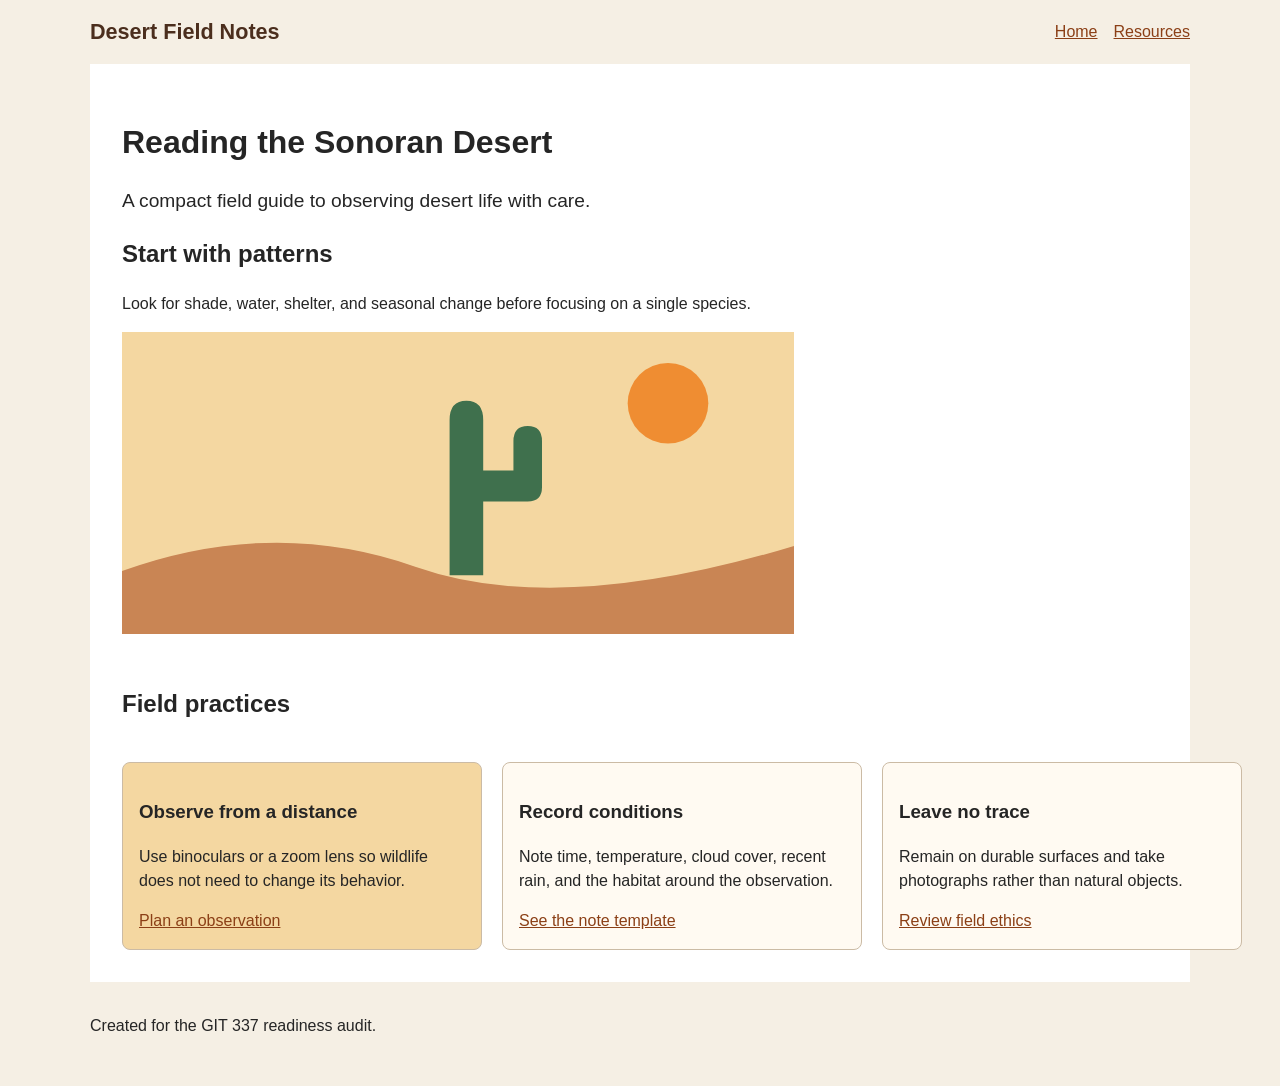
==== index.html @ d1192ba8 "r1 fixes" ====
<!doctype html>
<html lang="en">
  <head>
    <meta charset="utf-8">
    <meta name="viewport" content="width=device-width, initial-scale=1">
    <title>Desert Field Notes</title>
    <link rel="stylesheet" href="css/styles.css">
  </head>
  <body>
    <header class="site-header">
      <a class="site-name" href="index.html">Desert Field Notes</a>
      <nav aria-label="Primary navigation">
        <ul class="nav-list">
          <li><a href="index.html">Home</a></li>
          <li><a href="pages/resources.html">Resources</a></li>
        </ul>
      </nav>
    </header>

    <main>
      <h1>Reading the Sonoran Desert</h1>
      <p class="lede">A compact field guide to observing desert life with care.</p>

      <section class="intro">
        <h2>Start with patterns</h3>
        <p>Look for shade, water, shelter, and seasonal change before focusing on a single species.</p>
        <img src="images/saguaro-study.svg" alt="yellow sunset with an orange sun on a desert hill with single cactus">
      </section>

      <section class="cards" aria-labelledby="field-practices">
        <h2 id="field-practices">Field practices</h2>
        <article class="card featured" id="featured-card">
          <h3>Observe from a distance</h3>
          <p>Use binoculars or a zoom lens so wildlife does not need to change its behavior.</p>
          <a href="pages/resources.html">Plan an observation</a>
        </article>
        <article class="card">
          <h3>Record conditions</h3>
          <p>Note time, temperature, cloud cover, recent rain, and the habitat around the observation.</p>
          <a href="pages/resources.html#notes">See the note template</a>
        </article>
        <article class="card">
          <h3>Leave no trace</h3>
          <p>Remain on durable surfaces and take photographs rather than natural objects.</p>
          <a href="pages/resources.html#ethics">Review field ethics</a>
        </article>
      </section>
    </main>

    <footer>
      <p>Created for the GIT 337 readiness audit.</p>
    </footer>
  </body>
</html>
---- css/styles.css ----
* {
  box-sizing: border-box;
}

body {
  margin: 0;
  color: #252525;
  background: #f5efe4;
  font-family: Arial, Helvetica, sans-serif;
  line-height: 1.5;
}

a {
  color: #8b3f16;
}

a:focus {
  outline: none;
}

.site-header,
main,
footer {
  width: 1100px;
  margin-inline: auto;
}

.site-header {
  display: flex;
  align-items: center;
  justify-content: space-between;
  padding-block: 1rem;
}

.site-name {
  color: #4b2e1d;
  font-size: 1.35rem;
  font-weight: 700;
  text-decoration: none;
}

.nav-list {
  display: flex;
  gap: 1rem;
  margin: 0;
  padding: 0;
  list-style: none;
}

main {
  padding: 2rem;
  background: #fff;
}

.lede {
  max-width: 60ch;
  font-size: 1.2rem;
}

.intro img {
  display: block;
  width: 100%;
  max-width: 42rem;
  height: auto;
}

.cards {
  display: grid;
  grid-template-columns: repeat(3, 360px);
  gap: 1.25rem;
  margin-top: 2rem;
}

.cards > h2 {
  grid-column: 1 / -1;
}

.card {
  padding: 1rem;
  border: 1px solid #cbbba5;
  border-radius: .5rem;
  background: #fffaf2;
}

#featured-card {
  background: #f4d7a1;
}

.featured {
  background: #dce9d5;
}

.button {
  display: inline-block;
  padding: .65rem 1rem;
  color: white;
  background: #8b3f16;
  border-radius: .35rem;
  text-decoration: none;
}

footer {
  padding-block: 1rem 2rem;
}

@media (min-width: 700px) and (max-width: 500px) {
  .site-header {
    flex-direction: column;
    align-items: flex-start;
  }

  .cards {
    grid-template-columns: 1fr;
  }
}
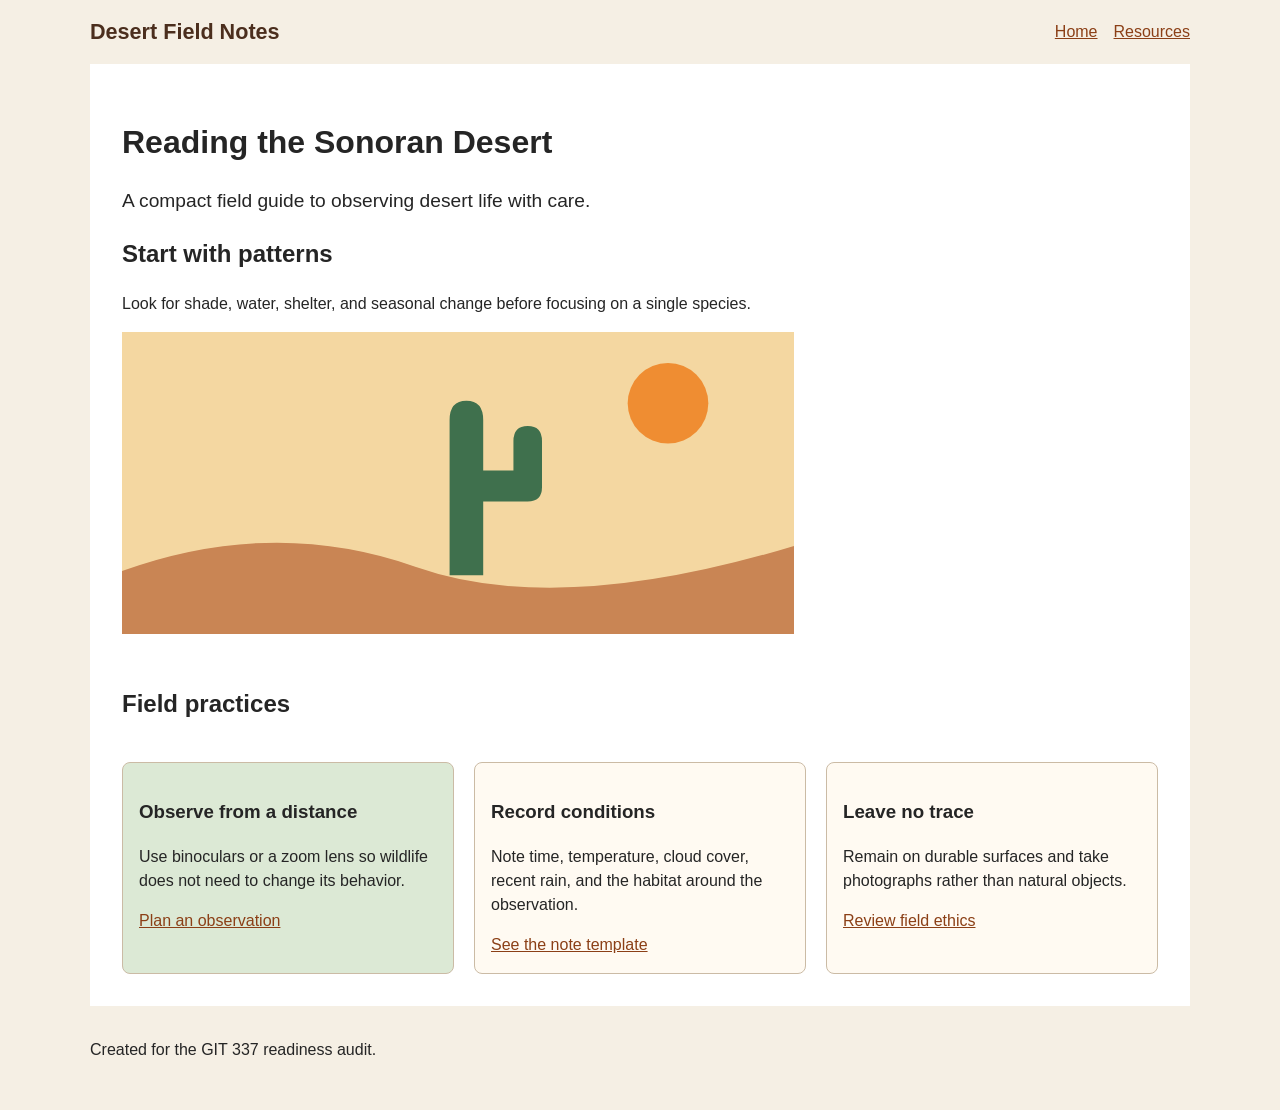
==== commit f63e03bf: "updated css" ====
--- a/index.html
+++ b/index.html
@@ -22,7 +22,7 @@
       <p class="lede">A compact field guide to observing desert life with care.</p>
 
       <section class="intro">
-        <h2>Start with patterns</h3>
+        <h2>Start with patterns</h2>
         <p>Look for shade, water, shelter, and seasonal change before focusing on a single species.</p>
         <img src="images/saguaro-study.svg" alt="yellow sunset with an orange sun on a desert hill with single cactus">
       </section>
--- a/css/styles.css
+++ b/css/styles.css
@@ -15,13 +15,14 @@
 }
 
 a:focus {
-  outline: none;
+  outline: 2px solid blue;
 }
 
 .site-header,
 main,
 footer {
-  width: 1100px;
+  width: 100%;
+  max-width: 1100px;
   margin-inline: auto;
 }
 
@@ -66,7 +67,7 @@
 
 .cards {
   display: grid;
-  grid-template-columns: repeat(3, 360px);
+  grid-template-columns: repeat(auto-fit, minmax(260px, 1fr));  
   gap: 1.25rem;
   margin-top: 2rem;
 }
@@ -80,10 +81,6 @@
   border: 1px solid #cbbba5;
   border-radius: .5rem;
   background: #fffaf2;
-}
-
-#featured-card {
-  background: #f4d7a1;
 }
 
 .featured {
@@ -103,7 +100,7 @@
   padding-block: 1rem 2rem;
 }
 
-@media (min-width: 700px) and (max-width: 500px) {
+@media (min-width: 500px) and (max-width: 700px) {
   .site-header {
     flex-direction: column;
     align-items: flex-start;
